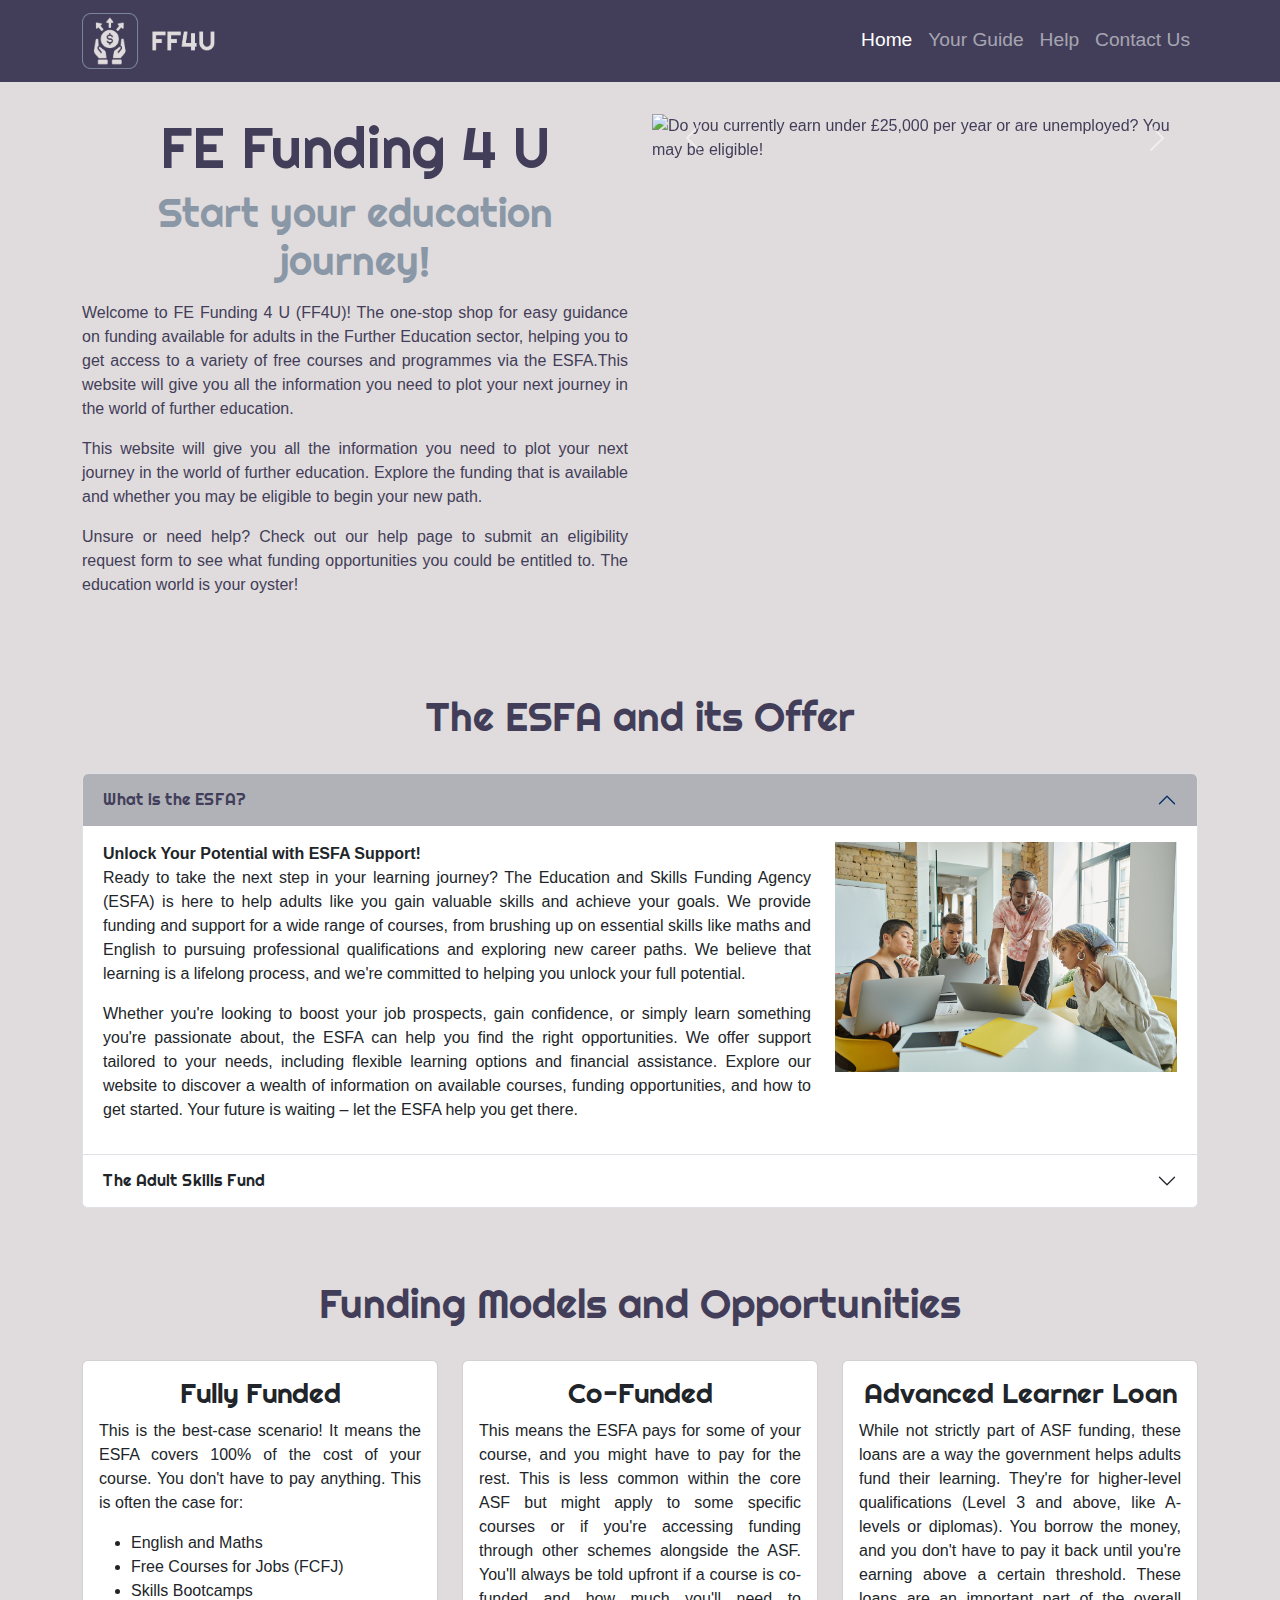
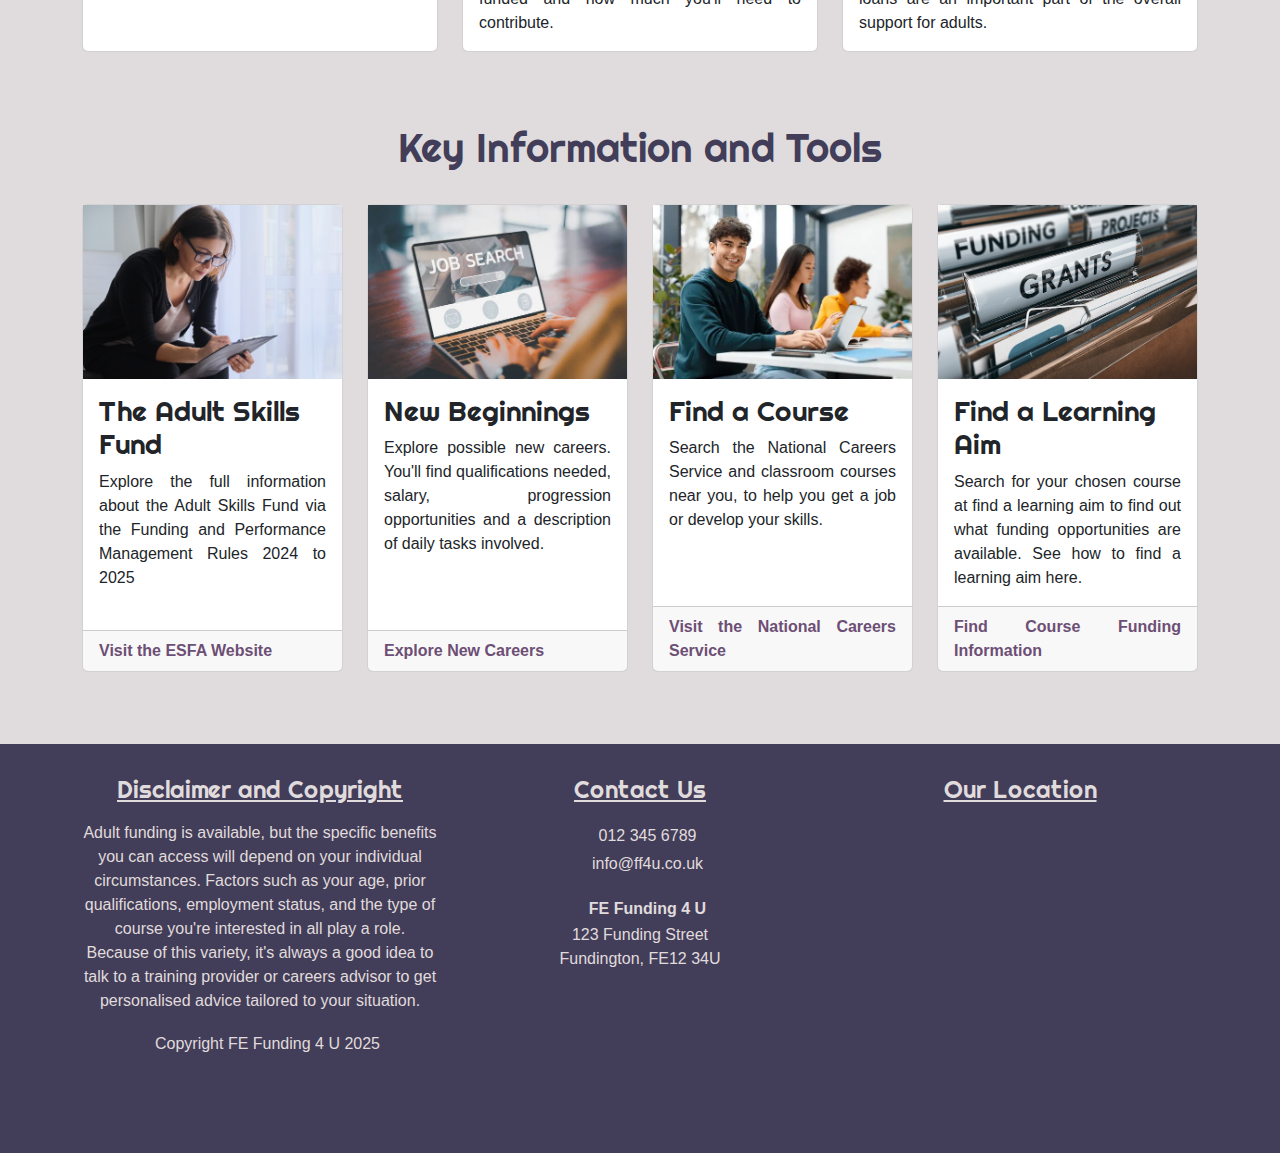
==== index.html @ 1f5d7891 "Added a title attribute to the map in the footer across all 4 pages to improve Lighthouse Accessibil" ====
<!DOCTYPE html>
<html lang="en">
  <head>
    <meta charset="UTF-8" />
    <meta name="viewport" content="width=, initial-scale=1.0" />

    <!-- Meta tags -->
    <meta
      name="description"
      content="FE Funding 4 U. Easy guidance on funding available for adults in the Further Education sector, helping you to get free courses"
    />
    <meta
      name="keywords"
      content="FE Funding, funding, free courses, funding guidance, ESFA funding"
    />

    <!-- Title -->
    <title>HOME | FF4U</title>

    <!-- Favicon -->
    <link
      rel="apple-touch-icon"
      sizes="180x180"
      href="Assets/favicon/apple-touch-icon.png"
    />
    <link
      rel="icon"
      type="image/png"
      sizes="32x32"
      href="Assets/favicon/favicon-32x32.png"
    />
    <link
      rel="icon"
      type="image/png"
      sizes="16x16"
      href="Assets/favicon/favicon-16x16.png"
    />

    <!-- Link to Boostrap 5 CSS -->
    <link
      href="https://cdn.jsdelivr.net/npm/bootstrap@5.3.3/dist/css/bootstrap.min.css"
      rel="stylesheet"
      integrity="sha384-QWTKZyjpPEjISv5WaRU9OFeRpok6YctnYmDr5pNlyT2bRjXh0JMhjY6hW+ALEwIH"
      crossorigin="anonymous"
    />

    <!-- Link to CSS Stylesheet -->
    <link rel="stylesheet" href="Assets/CSS/style.css" />
  </head>

  <!-- Class on body works in tangent with class on footer to ensure this stays at the bottom of the page-->
  <body class="d-flex flex-column min-vh-100">
    <!-- Navigation Bar/Menu -->
    <nav
      id="navbar"
      class="navbar navbar-expand-lg fixed-top"
      data-bs-theme="dark"
    >
      <div class="container">
        <a id="nav-logo" class="navbar-brand" href="index.html">
          <img
            src="Assets/Images/logo.png"
            alt="FE Funding 4 U Logo"
            class="logo"
          />
        </a>
        <button
          class="navbar-toggler"
          type="button"
          data-bs-toggle="collapse"
          data-bs-target="#navbarNav"
          aria-controls="navbarNav"
          aria-expanded="false"
          aria-label="Toggle navigation"
        >
          <span class="navbar-toggler-icon"></span>
        </button>
        <div class="collapse navbar-collapse" id="navbarNav">
          <ul class="navbar-nav ms-auto">
            <li class="nav-item">
              <a class="nav-link active" aria-current="page" href="index.html "
                >Home</a
              >
            </li>
            <li class="nav-item">
              <a class="nav-link" href="guide.html">Your Guide</a>
            </li>
            <li class="nav-item">
              <a class="nav-link" href="help.html">Help</a>
            </li>
            <li class="nav-item">
              <a class="nav-link" href="index.html#more-help">Contact Us</a>
            </li>
          </ul>
        </div>
      </div>
    </nav>

    <!-- Header -->
    <header id="header" class="container section">
      <div class="row">
        <div class="col-12 col-xl-6 text-center text-xl-start">
          <h1 class="display-4 text-center">FE Funding 4 U</h1>
          <p class="lead display-6 sub-heading text-center">
            Start your education journey!
          </p>
          <p class="my-3">
            Welcome to FE Funding 4 U (FF4U)! The one-stop shop for easy
            guidance on funding available for adults in the Further Education
            sector, helping you to get access to a variety of free courses and
            programmes via the ESFA.This website will give you all the
            information you need to plot your next journey in the world of
            further education.
          </p>
          <p class="my-3">
            This website will give you all the information you need to plot your
            next journey in the world of further education. Explore the funding
            that is available and whether you may be eligible to begin your new
            path.
          </p>
          <p class="my-3">
            Unsure or need help? Check out our help page to submit an
            eligibility request form to see what funding opportunities you could
            be entitled to. The education world is your oyster!
          </p>
        </div>
        <div class="col-12 col-xl-6 text-center text-xl-start">
          <div
            id="carouselExampleAutoplaying"
            class="carousel slide"
            data-bs-ride="carousel"
          >
            <div class="carousel-inner">
              <div class="carousel-item active">
                <img
                  src="Assets/Images/index-carousel-1.svg"
                  class="d-block w-100"
                  alt="Do you currently earn under £25,000 per year or are unemployed? You may be eligible!"
                />
              </div>
              <div class="carousel-item">
                <img
                  src="Assets/Images/index-carousel-2.svg"
                  class="d-block w-100"
                  alt="Learn about the new funding rules that accompany the Adult Skills Fund as it replaces the Adult Education Budget for 2024-2025."
                />
              </div>
              <div class="carousel-item">
                <img
                  src="Assets/Images/index-carousel-3.svg"
                  class="d-block w-100"
                  alt="Free Courses for Jobs (FCFJ): helping you improve your wage outcome and job prospects, and gain skills that employers value!"
                />
              </div>
              <div class="carousel-item">
                <img
                  src="Assets/Images/guide-carousel-2.svg"
                  class="d-block w-100"
                  alt="Free English and maths courses are available if you're below Level 2 (GCSE grade 4), even if you've studied them before!"
                />
              </div>
              <div class="carousel-item">
                <img
                  src="Assets/Images/guide-carousel-3.svg"
                  alt="The Adult Skills Fund focuses on skills for meaningful employment or further learning, with courses often designed to meet employer needs."
                />
              </div>
              <div class="carousel-item">
                <img
                  src="Assets/Images/guide-carousel-4.svg"
                  class="d-block w-100"
                  alt="Accessibility: The ASF aims to be accessible to a wide range of learners, including those who are unemployed, have lower qualifications, or face barriers to learning."
                />
              </div>
              <div class="carousel-item">
                <img
                  src="Assets/Images/guide-carousel-5.svg"
                  class="d-block w-100"
                  alt="Progression: ASF supports learners to both enter employment and progress in their careers, potentially funding higher-level courses or specialised training."
                />
              </div>
            </div>
            <button
              class="carousel-control-prev"
              type="button"
              data-bs-target="#carouselExampleAutoplaying"
              data-bs-slide="prev"
            >
              <span
                class="carousel-control-prev-icon"
                aria-hidden="true"
              ></span>
              <span class="visually-hidden">Previous</span>
            </button>
            <button
              class="carousel-control-next"
              type="button"
              data-bs-target="#carouselExampleAutoplaying"
              data-bs-slide="next"
            >
              <span
                class="carousel-control-next-icon"
                aria-hidden="true"
              ></span>
              <span class="visually-hidden">Next</span>
            </button>
          </div>
        </div>
      </div>
    </header>

    <!-- Main body of page to hold sections -->
    <main>
      <!-- Section 1 -->
      <section id="esfa-offer" class="container section">
        <div class="row">
          <div class="col-12 text-center">
            <h2 class="display-6">
              <i class="fa-solid fa-handshake-simple"></i> The ESFA and its
              Offer
            </h2>
          </div>
          <div class="col-12">
            <div class="accordion" id="accordionExample">
              <div class="accordion-item">
                <h2 class="accordion-header">
                  <button
                    class="accordion-button"
                    type="button"
                    data-bs-toggle="collapse"
                    data-bs-target="#collapseOne"
                    aria-expanded="true"
                    aria-controls="collapseOne"
                  >
                    What is the ESFA?
                  </button>
                </h2>
                <div
                  id="collapseOne"
                  class="accordion-collapse collapse show"
                  data-bs-parent="#accordionExample"
                >
                  <div class="accordion-body">
                    <div class="row">
                      <div class="col-12 col-xl-8">
                        <strong
                          >Unlock Your Potential with ESFA Support!</strong
                        >
                        <p>
                          Ready to take the next step in your learning journey?
                          The Education and Skills Funding Agency (ESFA) is here
                          to help adults like you gain valuable skills and
                          achieve your goals. We provide funding and support for
                          a wide range of courses, from brushing up on essential
                          skills like maths and English to pursuing professional
                          qualifications and exploring new career paths. We
                          believe that learning is a lifelong process, and we're
                          committed to helping you unlock your full potential.
                        </p>
                        <p>
                          Whether you're looking to boost your job prospects,
                          gain confidence, or simply learn something you're
                          passionate about, the ESFA can help you find the right
                          opportunities. We offer support tailored to your
                          needs, including flexible learning options and
                          financial assistance. Explore our website to discover
                          a wealth of information on available courses, funding
                          opportunities, and how to get started. Your future is
                          waiting – let the ESFA help you get there.
                        </p>
                      </div>
                      <div class="col-12 col-xl-4 text-center text-xl-start">
                        <img
                          src="Assets/Images/esfa-2.jpg"
                          class="img-fluid accordion-image"
                          alt="A group of people gathered round a table with laptops"
                        />
                      </div>
                    </div>
                  </div>
                </div>
              </div>
              <div class="accordion-item">
                <h2 class="accordion-header">
                  <button
                    class="accordion-button collapsed"
                    type="button"
                    data-bs-toggle="collapse"
                    data-bs-target="#collapseTwo"
                    aria-expanded="false"
                    aria-controls="collapseTwo"
                  >
                    The Adult Skills Fund
                  </button>
                </h2>
                <div
                  id="collapseTwo"
                  class="accordion-collapse collapse"
                  data-bs-parent="#accordionExample"
                >
                  <div class="accordion-body">
                    <div class="row">
                      <div class="col-12 col-xl-4 text-center text-xl-start">
                        <img
                          src="Assets/Images/asf.jpg"
                          class="img-fluid accordion-image"
                          alt="A teacher helping students on their computers"
                        />
                      </div>
                      <div class="col-12 col-xl-8">
                        <strong
                          >Level Up Your Skills with the Adult Skills
                          Fund</strong
                        >
                        <p>
                          Want to boost your skills and open up new
                          opportunities? The ESFA's Adult Skills Fund is here to
                          help. It's designed to support adults like you in
                          gaining the qualifications and knowledge you need to
                          thrive in today's world. Whether you're aiming for a
                          new career, want to improve your existing skills, or
                          simply love learning, the Adult Skills Fund can help
                          make your learning goals a reality. It's all about
                          giving you the tools you need to succeed.
                        </p>
                        <p>
                          The Adult Skills Fund opens doors to diverse learning
                          opportunities, so you can find the perfect fit for
                          your interests and ambitions. Whether you're drawn to
                          practical skills like coding or aiming for academic
                          qualifications, there are options to help you reach
                          your potential. Plus, the fund supports learning at
                          various levels, so whether you're just starting out or
                          building on existing knowledge, there's likely a
                          pathway for you. Explore the resources below to
                          discover how the fund can help you unlock a brighter
                          future.
                        </p>
                      </div>
                    </div>
                  </div>
                </div>
              </div>
            </div>
          </div>
        </div>
      </section>

      <!-- Section 2 -->
      <section id="funding-models" class="container section">
        <div class="row">
          <div class="col-12 text-center">
            <h2 class="display-6">
              <i class="fa-solid fa-dice"></i> Funding Models and Opportunities
            </h2>
          </div>
          <div class="col-12 col-md-6 col-xl-4 d-flex align-items-stretch">
            <div class="card">
              <div class="card-body">
                <h3 class="card-title text-center">Fully Funded</h3>
                <p class="card-text">
                  This is the best-case scenario! It means the ESFA covers 100%
                  of the cost of your course. You don't have to pay anything.
                  This is often the case for:
                </p>
                <ul class="ms-auto m-0 bullets">
                  <li>English and Maths</li>
                  <li>Free Courses for Jobs (FCFJ)</li>
                  <li>Skills Bootcamps</li>
                </ul>
              </div>
            </div>
          </div>
          <div class="col-12 col-md-6 col-xl-4 d-flex align-items-stretch">
            <div class="card">
              <div class="card-body">
                <h3 class="card-title text-center">Co-Funded</h3>
                <p class="card-text">
                  This means the ESFA pays for some of your course, and you
                  might have to pay for the rest. This is less common within the
                  core ASF but might apply to some specific courses or if you're
                  accessing funding through other schemes alongside the ASF.
                  You'll always be told upfront if a course is co-funded and how
                  much you'll need to contribute.
                </p>
              </div>
            </div>
          </div>
          <div class="col-12 col-md-6 col-xl-4 d-flex align-items-stretch">
            <div class="card">
              <div class="card-body">
                <h3 class="card-title text-center">Advanced Learner Loan</h3>
                <p class="card-text">
                  While not strictly part of ASF funding, these loans are a way
                  the government helps adults fund their learning. They're for
                  higher-level qualifications (Level 3 and above, like A-levels
                  or diplomas). You borrow the money, and you don't have to pay
                  it back until you're earning above a certain threshold. These
                  loans are an important part of the overall support for adults.
                </p>
              </div>
            </div>
          </div>
        </div>
      </section>

      <!-- Section 3 -->
      <section id="key-information" class="container section">
        <div class="row">
          <div class="col-12 text-center">
            <h2 class="display-6">
              <i class="fa-solid fa-screwdriver-wrench"></i> Key Information and
              Tools
            </h2>
          </div>
          <div class="col-12 col-md-6 col-xl-3 d-flex align-items-stretch">
            <div class="card">
              <img
                src="Assets/Images/esfa.jpg"
                class="img-fluid"
                alt="A building branded with the ESFA logo"
              />
              <div class="card-body">
                <h3 class="card-title">The Adult Skills Fund</h3>
                <p class="card-text">
                  Explore the full information about the Adult Skills Fund via
                  the Funding and Performance Management Rules 2024 to 2025
                </p>
              </div>
              <div class="card-footer">
                <p class="mb-0">
                  <a
                    class="inline-link"
                    target="blank"
                    href="https://www.gov.uk/government/publications/adult-skills-fund-funding-rules-for-2024-to-2025/adult-skills-fund-funding-rules-2024-to-2025"
                    >Visit the ESFA Website</a
                  >
                </p>
              </div>
            </div>
          </div>
          <div class="col-12 col-md-6 col-xl-3 d-flex align-items-stretch">
            <div class="card">
              <img
                src="Assets/Images/career-search.jpg"
                class="img-fluid"
                alt="A laptop with a job search on the screen"
              />
              <div class="card-body">
                <h3 class="card-title">New Beginnings</h3>
                <p class="card-text">
                  Explore possible new careers. You'll find qualifications
                  needed, salary, progression opportunities and a description of
                  daily tasks involved.
                </p>
              </div>
              <div class="card-footer">
                <p class="mb-0">
                  <a
                    class="inline-link"
                    target="blank"
                    href="https://nationalcareers.service.gov.uk/explore-careers"
                    >Explore New Careers</a
                  >
                </p>
              </div>
            </div>
          </div>
          <div class="col-12 col-md-6 col-xl-3 d-flex align-items-stretch">
            <div class="card">
              <img
                src="Assets/Images/ncs.webp"
                class="img-fluid"
                alt="A woman from the NCS wearing a headset and holding a pen"
              />
              <div class="card-body">
                <h3 class="card-title">Find a Course</h3>
                <p class="card-text">
                  Search the National Careers Service and classroom courses near
                  you, to help you get a job or develop your skills.
                </p>
              </div>
              <div class="card-footer">
                <p class="mb-0">
                  <a
                    class="inline-link"
                    target="blank"
                    href="https://nationalcareers.service.gov.uk/find-a-course"
                    >Visit the National Careers Service</a
                  >
                </p>
              </div>
            </div>
          </div>
          <div class="col-12 col-md-6 col-xl-3 d-flex align-items-stretch">
            <div class="card">
              <img
                src="Assets/Images/funding-grants.jpg"
                class="img-fluid"
                alt="Multiple hanging files titled funding, projects and grants"
              />
              <div class="card-body">
                <h3 class="card-title">Find a Learning Aim</h3>
                <p class="card-text">
                  Search for your chosen course at find a learning aim to find
                  out what funding opportunities are available. See how to find
                  a learning aim here.
                </p>
              </div>
              <div class="card-footer">
                <p class="mb-0">
                  <a
                    class="inline-link"
                    target="blank"
                    href="https://submit-learner-data.service.gov.uk/find-a-learning-aim/"
                    >Find Course Funding Information</a
                  >
                </p>
              </div>
            </div>
          </div>
        </div>
      </section>
    </main>

    <!-- Footer -->
    <!-- Class added to ensure this remains at the bottom of the page -->
    <footer id="more-help" class="mt-auto">
      <div class="container section">
        <div class="row">
          <div class="col-12 col-md-6 col-xl-4 footer-column">
            <h4><u>Disclaimer and Copyright</u></h4>
            <p>
              Adult funding is available, but the specific benefits you can
              access will depend on your individual circumstances. Factors such
              as your age, prior qualifications, employment status, and the type
              of course you're interested in all play a role. Because of this
              variety, it's always a good idea to talk to a training provider or
              careers advisor to get personalised advice tailored to your
              situation.
            </p>
            <p>
              <i class="fa-regular fa-copyright"></i>
              Copyright FE Funding 4 U 2025
            </p>
          </div>
          <div class="col-12 col-md-4 col-xl-4 footer-column">
            <h4><u>Contact Us</u></h4>
            <p>
              <i class="fa-solid fa-phone"></i> 012 345 6789<br />
              <i class="fa-regular fa-paper-plane"></i> info@ff4u.co.uk
            </p>
            <address>
              <i class="fa-solid fa-location-dot"></i
              ><strong>FE Funding 4 U</strong><br />
              123 Funding Street<br />
              Fundington, FE12 34U
            </address>
            <div class="sm-links mt-4">
              <a
                href="https://www.instagram.com"
                target="_blank"
                aria-label="Visit our Instagram page (opens in a new tab)"
                rel="noopener"
                ><i class="fa-brands fa-instagram"></i
              ></a>
              <a
                href="https://www.facebook.com"
                target="_blank"
                aria-label="Visit our Facebook page (opens in a new tab)"
                rel="noopener"
                ><i class="fa-brands fa-square-facebook"></i
              ></a>
              <a
                href="https://www.x.com"
                target="_blank"
                aria-label="Visit our X feed (opens in a new tab)"
                rel="noopener"
                ><i class="fa-brands fa-x-twitter"></i
              ></a>
            </div>
          </div>
          <div class="col-12 col-md-6 col-xl-4 footer-column">
            <h4><u>Our Location</u></h4>
            <div class="map-container">
              <iframe
                src="https://www.google.com/maps/embed?pb=!1m18!1m12!1m3!1d33416.4754446333!2d-0.11787387691899749!3d51.50047533627794!2m3!1f0!2f0!3f0!3m2!1i1024!2i768!4f13.1!3m3!1m2!1s0x47d8a00baf21de75%3A0x52963a5addd52a99!2sLondon!5e0!3m2!1sen!2suk!4v1739474828487!5m2!1sen!2suk"
                style="border: 0"
                title="Location of FE Funding 4 U"
                allowfullscreen=""
                loading="lazy"
                referrerpolicy="no-referrer-when-downgrade"
              ></iframe>
            </div>
          </div>
        </div>
      </div>
    </footer>

    <!-- Bootstrap JavaScript -->
    <script
      src="https://cdn.jsdelivr.net/npm/bootstrap@5.3.3/dist/js/bootstrap.bundle.min.js"
      integrity="sha384-YvpcrYf0tY3lHB60NNkmXc5s9fDVZLESaAA55NDzOxhy9GkcIdslK1eN7N6jIeHz"
      crossorigin="anonymous"
    ></script>

    <!-- Font Awesome kit -->
    <script
      src="https://kit.fontawesome.com/aa9af45995.js"
      crossorigin="anonymous"
    ></script>
  </body>
</html>
---- Assets/CSS/style.css ----
/* Fonts Import from Google Fonts */
@import url("https://fonts.googleapis.com/css2?family=Righteous&family=Rubik:ital,wght@0,300..900;1,300..900&display=swap");

/* CSS Variables */
:root {
  --primary-font: "Rubrik", sans-serif;
  --secondary-font: "Righteous", sans-serif;
  --primary-color: #423e59; /* Gunpowder */
  --secondary-color: #8997a6; /* Regent Gray */
  --highlight-dark: #6d4e75; /* Saltbox */
  --highlight-darker: #cfaf7f; /* Tan */
  --highlight-light: #b099b1; /* Amethyst Smoke */
  --highlight-lighter: #e0dbdc; /* Bonjour */
  --accordian-item: #b0b2b8; /* Bombay */
}

/* Button Styles */

.ff4u-button {
  color: var(--primary-color);
  font-family: var(--primary-font);
  font-weight: bold;
  background-color: var(--secondary-color);
  border-width: 4px;
  margin-top: 2rem;
  transition: color 0.3s ease-in-out;
}

.ff4u-button:hover {
  background-color: var(--highlight-dark);
  color: var(--highlight-lighter);
}

/* Navigation Menu */
#navbar {
  background-color: var(--primary-color);

}

#navbar .logo {
  width: 150px;
}

#navbar a {
  font-size: 1.2rem;
}

/* Header */
#header .lead {
  font-family: var(--secondary-font);
}

/* ESFA Offer */
#esfa-offer .lead {
  font-family: var(--secondary-font);
}

/* Funding Models */
#funding-models .card {
  margin-bottom: 1.5rem;
}

/* Key Information */
#key-information .card {
  margin-bottom: 1.5rem;
}

/* ESFA Funded Adult Skills */
#funded-asf .card {
  margin-bottom: 3rem;
}

#funded-asf .card-body div {
  margin-left: 10%;
  margin-right: 10%;
}

/* Residency and Eligibility */
#eligibility .card {
  margin-bottom: 1.5rem;
}

#assessment-form {
  font-weight: bold;
}

/* Form-Success Page */
#form-success p {
  color: var(--primary-color);
  margin-top: 2rem;
  text-align: center;
}

/* Basic and Universal Styles */
body {
  color: var(--primary-color);
  font-family: var(--primary-font);
  background-color: var(--highlight-lighter);
  padding-top: 81.77px;
}

h1,
h2,
h3 {
  font-family: var(--secondary-font);
  color: var(--primary-color);
}

h4 {
  font-family: var(--secondary-font);
  color: var(--primary-color);
}

h2,
h6 {
  margin-bottom: 2rem;
}

p {
  text-align: justify;
}

.bullets {
  text-align: left;
}

.sub-heading {
  font-family: var(--primary-font);
  color: var(--secondary-color);
}

.section {
  margin-top: 2rem;
  margin-bottom: 3rem;
}

/* Styles for links and to make them reactive */

.inline-link {
  font-family: var(--primary-font);
  font-weight: bolder;
  color: var(--highlight-dark);
  text-decoration: none;
  transition: color 0.3s ease-in-out;
}

.inline-link:hover {
  color: var(--highlight-light);
}

/* Bootstrap Accordian Styles */
/* Overriden the syles from Boostrap to match color palette */
.accordion-button:not(.collapsed) {
  background-color: var(--accordian-item);
  color: var(--primary-color);
  box-shadow: none;
}

.accordion-button:focus {
  /* Style when the accordion is focused */
  border-color: #ced4da;
  box-shadow: none;
  color: #212529;
}

.accordion-body {
  text-align: justify;
}

.accordion-image {
  margin-bottom: 1rem;
}

.accordion {
  margin-bottom: 1.5rem;
  margin-bottom: 1.5rem;
}

.carousel {
  margin-bottom: 2rem;
}

/* Footer */

#more-help {
  font-family: var(--primary-font);
  background-color: var(--primary-color);
}

#more-help h4 {
  margin-bottom: 1rem;
}

.sm-links {
  text-align: center;
}

#more-help i {
  color: var(--secondary-color);
  font-size: 1.2rem;
  margin-right: 15px;
}

#more-help .sm-links i {
  color: var(--highlight-lighter);
  font-size: 1.9rem;
  transition: color 0.3s ease-in-out;
}

#more-help .sm-links i:hover {
  color: var(--highlight-dark);
}

#more-help .footer-column {
  margin-bottom: 2rem;
}

#more-help h4,
#more-help p,
#more-help address {
  color: var(--highlight-lighter);
  text-align: center;
}

.map-container {
  position: relative;
  padding-bottom: 50%; /* 16:9 aspect ratio - adjust if needed */
  height: 0;
  overflow: hidden;
  display: flex; /* Enable Flexbox on the container */
  justify-content: center; /* Center horizontally */
  align-items: center; /* Center vertically */
}

.map-container iframe {
  position: absolute;
  top: 0;
  left: 0;
  width: 100%;
  height: 100%;
}

/* Video Containers */

.video-wrapper {
  position: relative;
  padding-bottom: 30%;
  height: 0;
  overflow: hidden;
}

.video-wrapper iframe.video-container {
  position: absolute;
  top: 0;
  left: 0;
  width: 100%;
  height: 100%;
  object-fit: cover;
}

/* Media Queries */

/* Medium devices (tables, 768px+) */
@media screen and (min-width: 320px) {
  /* Styles to assist with making all cards the same height */
  .video-wrapper {
    padding-bottom: 60%;
    height: auto;
  }
}

/* Medium devices (tables, 768px+) */
@media screen and (min-width: 768px) {
  /* Styles to assist with making all cards the same height */
  #key-information .card-body {
    min-height: 180px;
  }
  #funding-models .card-body {
    min-height: 180px;
  }
  .video-wrapper {
    padding-bottom: 60%;
    height: auto;
  }
}

/* Large devices (small laptops, 992px+) */
@media screen and (min-width: 992px) {
  /* Styles to assist with making all cards the same height */
  #key-information .card-body {
    min-height: auto;
  }
  #funding-models .card-body {
    min-height: auto;
  }
  .video-wrapper {
    padding-bottom: 60%;
    height: auto;
  }
}

/* Xl devices (large desktops, 1200px+) */
@media screen and (min-width: 1200px) {
  /* Styles to assist with making all cards the same height */
  #key-information .card-body {
    min-height: 220px;
  }
  #funding-models .card-body {
    min-height: 220px;
  }
  .video-wrapper {
    padding-bottom: 30%;
    height: auto;
  }
}

/* XXl devices (larger desktops, 1400px+) */
@media screen and (min-width: 1400px) {
  /* Styles to assist with making all cards the same height */
  #key-information .card-body {
    min-height: 195px;
  }
  #funding-models .card-body {
    min-height: 195px;
  }
  .video-wrapper {
    padding-bottom: 30%;
    height: auto;
  }
}
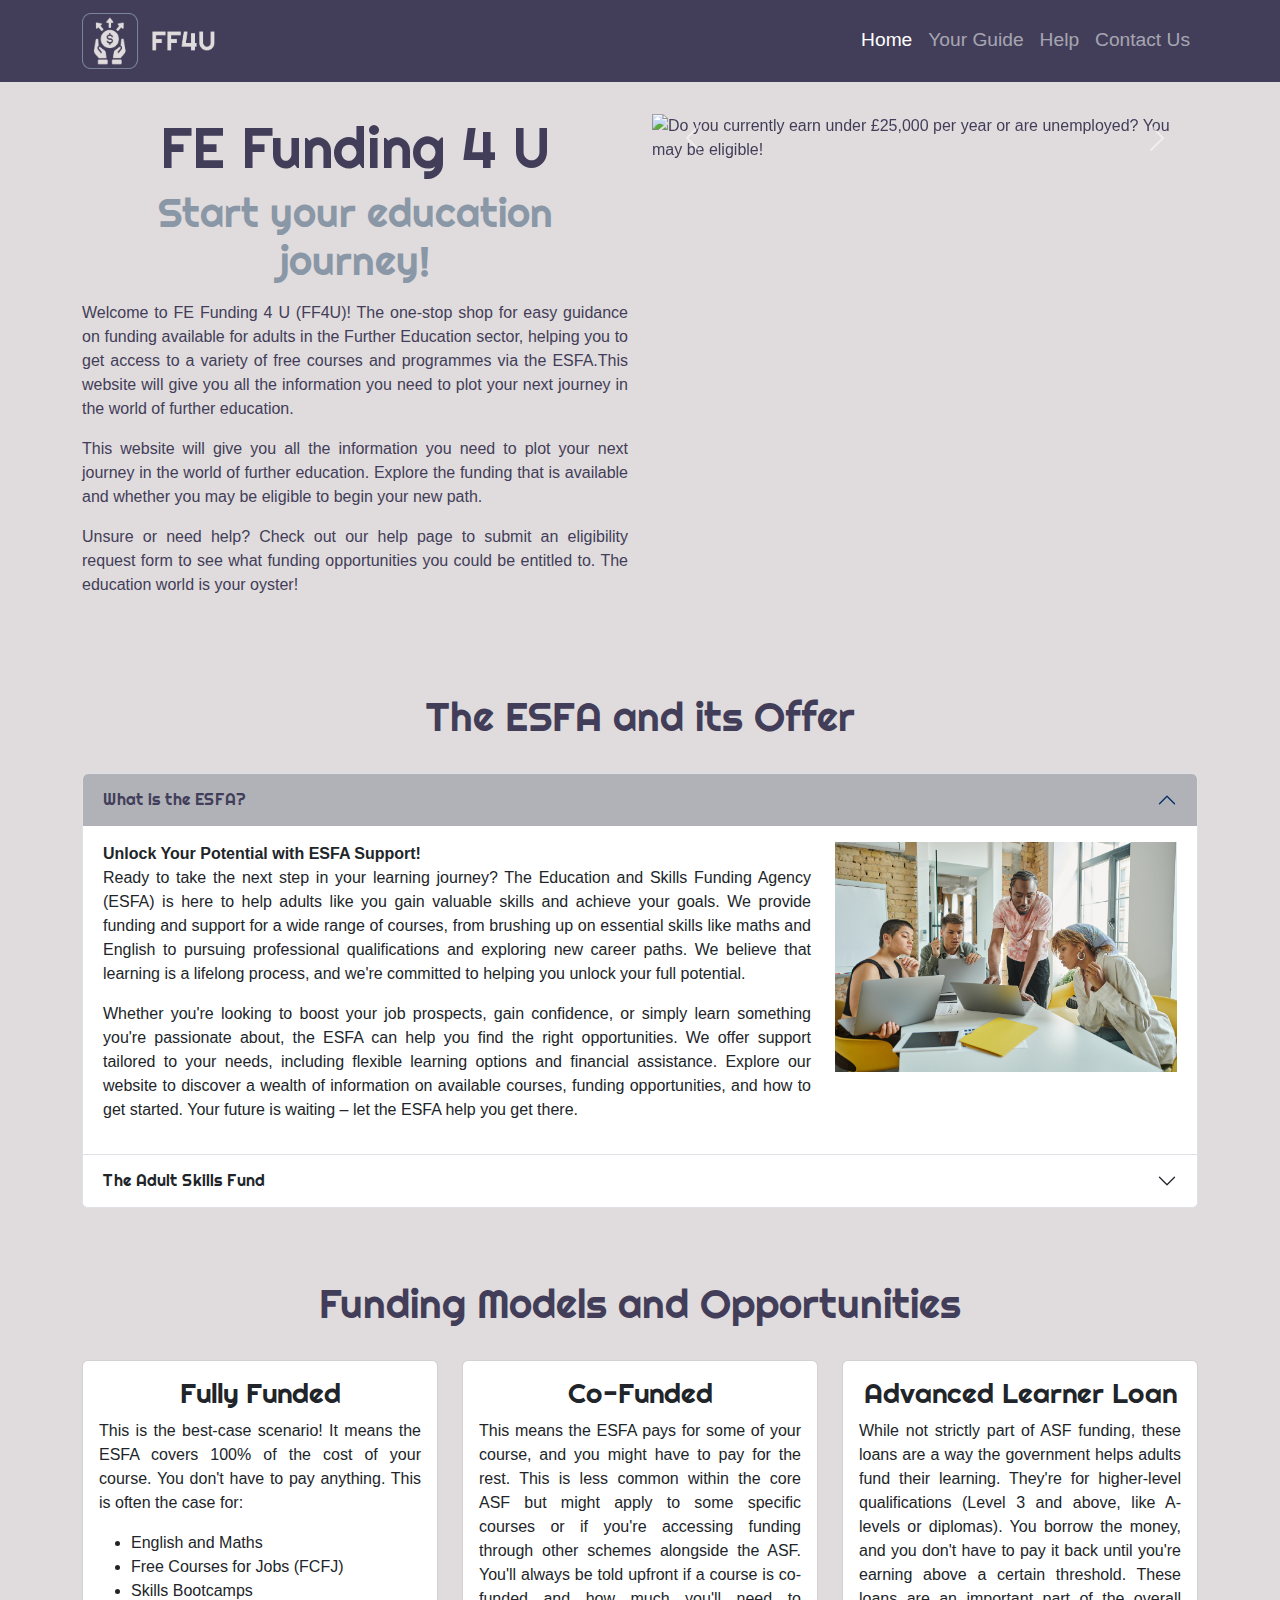
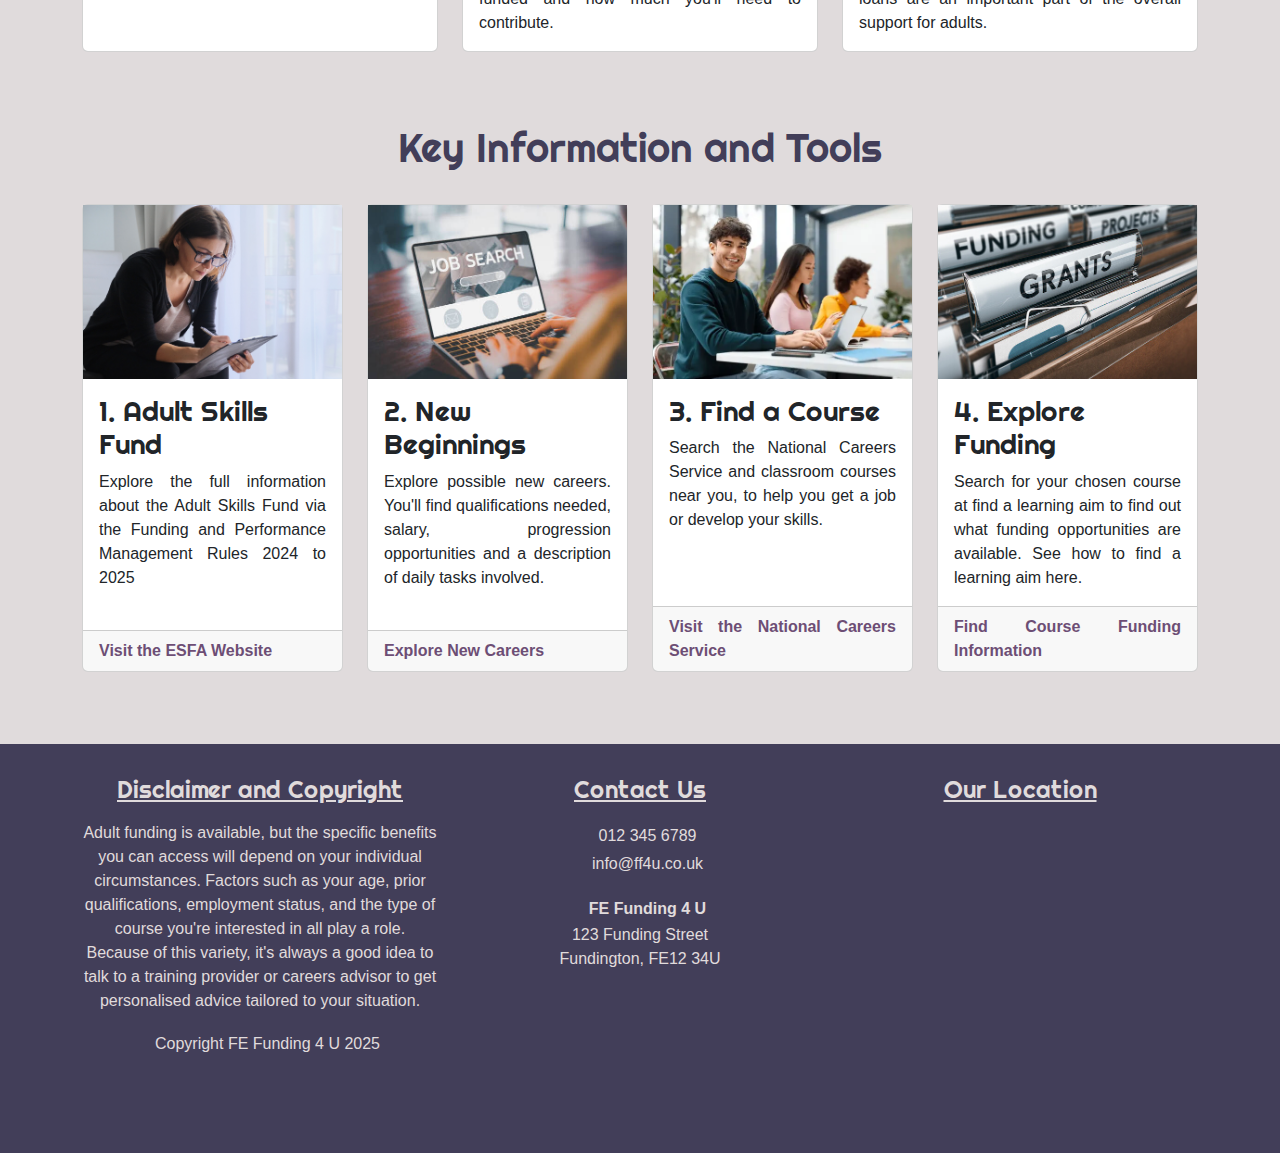
==== commit 050ac4eb: "Added numbers to the key information and tools to show a step by step of how to find funding." ====
--- a/index.html
+++ b/index.html
@@ -2,7 +2,7 @@
 <html lang="en">
   <head>
     <meta charset="UTF-8" />
-    <meta name="viewport" content="width=, initial-scale=1.0" />
+    <meta name="viewport" content="width=., initial-scale=1.0" />
 
     <!-- Meta tags -->
     <meta
@@ -421,7 +421,7 @@
                 alt="A building branded with the ESFA logo"
               />
               <div class="card-body">
-                <h3 class="card-title">The Adult Skills Fund</h3>
+                <h3 class="card-title">1. Adult Skills Fund</h3>
                 <p class="card-text">
                   Explore the full information about the Adult Skills Fund via
                   the Funding and Performance Management Rules 2024 to 2025
@@ -447,7 +447,7 @@
                 alt="A laptop with a job search on the screen"
               />
               <div class="card-body">
-                <h3 class="card-title">New Beginnings</h3>
+                <h3 class="card-title">2. New Beginnings</h3>
                 <p class="card-text">
                   Explore possible new careers. You'll find qualifications
                   needed, salary, progression opportunities and a description of
@@ -474,7 +474,7 @@
                 alt="A woman from the NCS wearing a headset and holding a pen"
               />
               <div class="card-body">
-                <h3 class="card-title">Find a Course</h3>
+                <h3 class="card-title">3. Find a Course</h3>
                 <p class="card-text">
                   Search the National Careers Service and classroom courses near
                   you, to help you get a job or develop your skills.
@@ -500,7 +500,7 @@
                 alt="Multiple hanging files titled funding, projects and grants"
               />
               <div class="card-body">
-                <h3 class="card-title">Find a Learning Aim</h3>
+                <h3 class="card-title">4. Explore Funding</h3>
                 <p class="card-text">
                   Search for your chosen course at find a learning aim to find
                   out what funding opportunities are available. See how to find
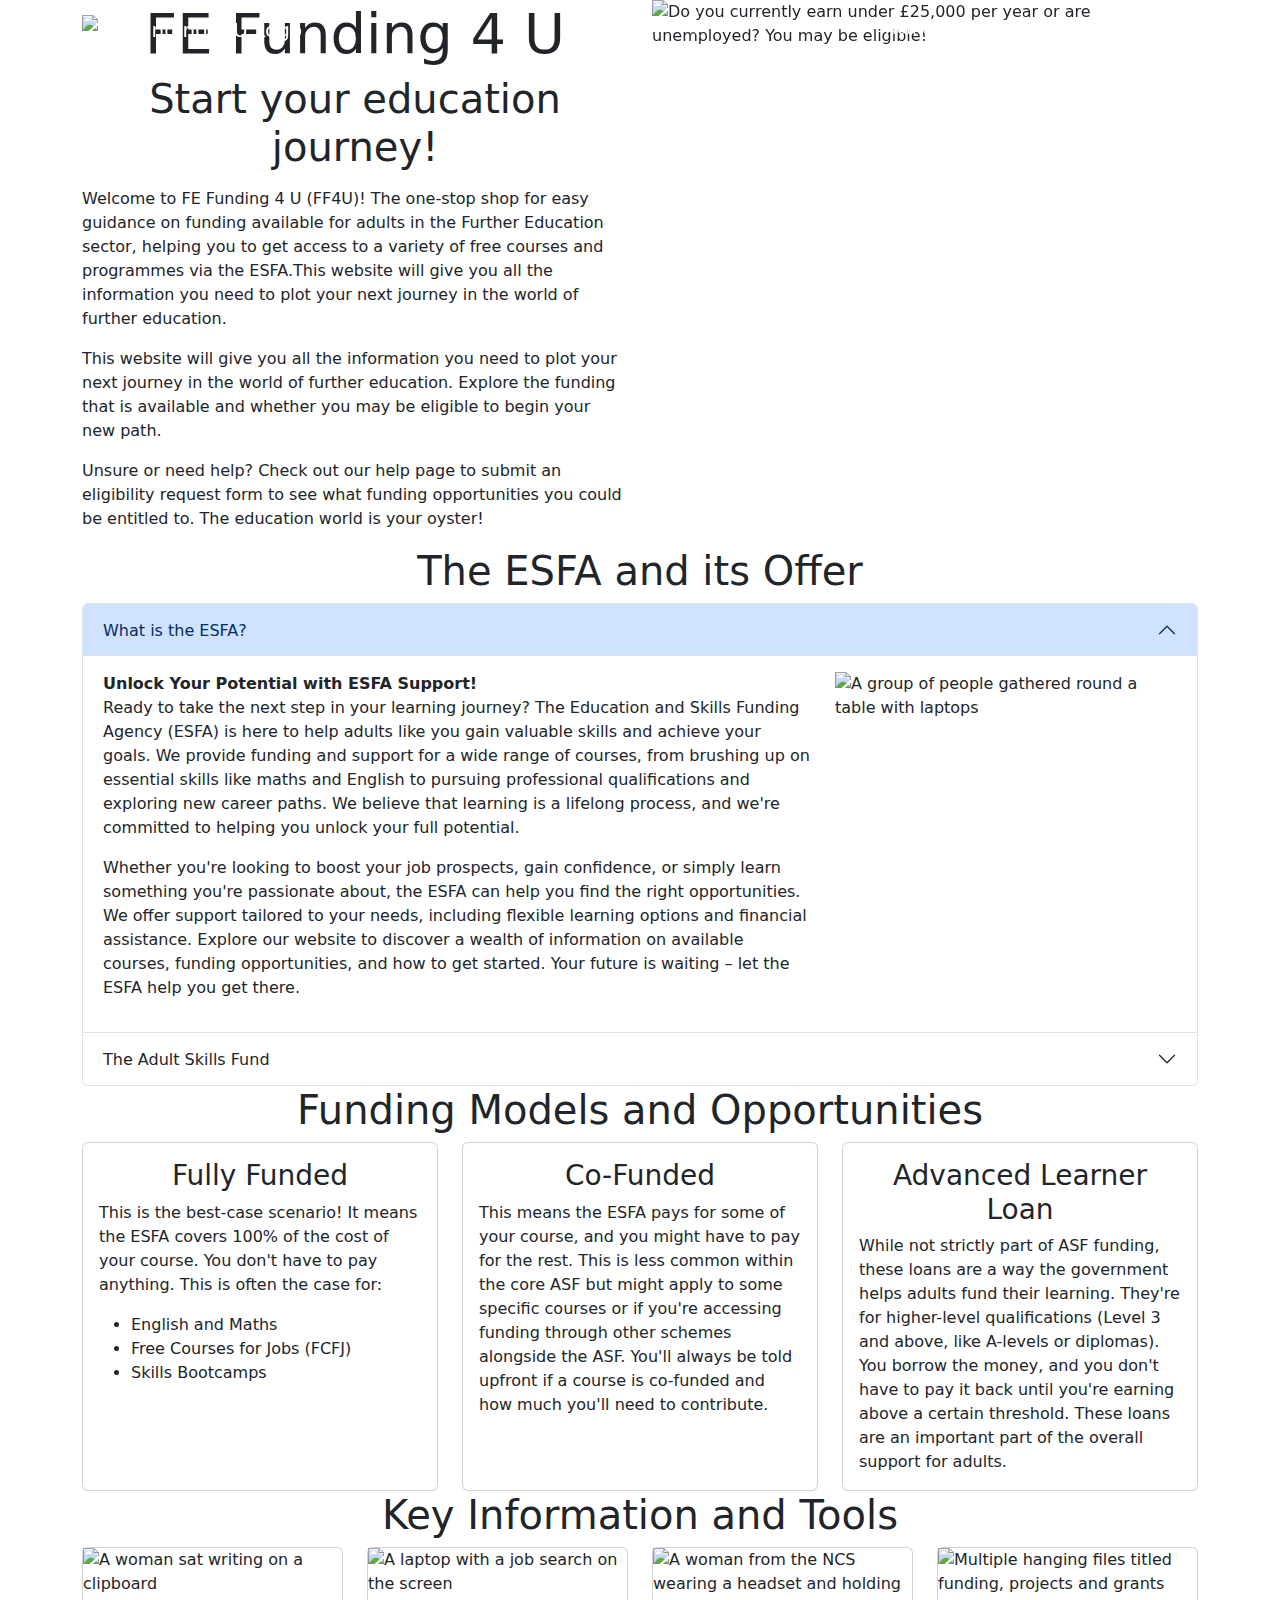
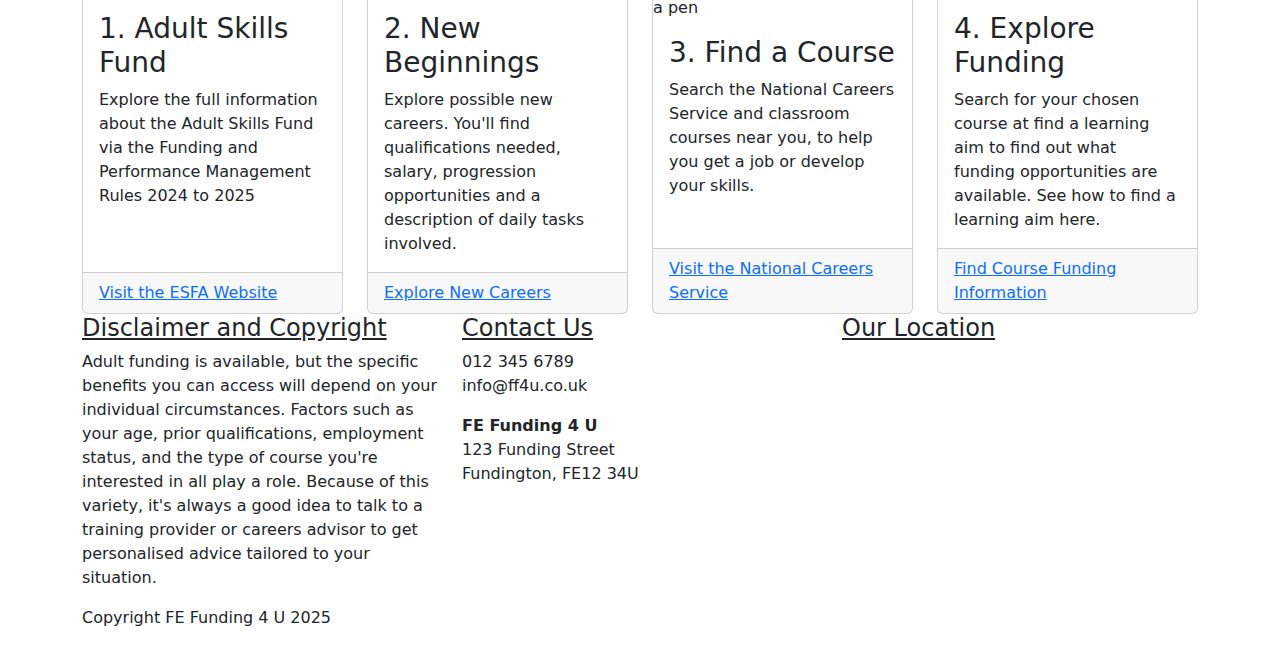
==== commit 7b9794c1: "Updatd links in index.html" ====
--- a/index.html
+++ b/index.html
@@ -21,19 +21,19 @@
     <link
       rel="apple-touch-icon"
       sizes="180x180"
-      href="Assets/favicon/apple-touch-icon.png"
+      href="assets/favicon/apple-touch-icon.png"
     />
     <link
       rel="icon"
       type="image/png"
       sizes="32x32"
-      href="Assets/favicon/favicon-32x32.png"
+      href="assets/favicon/favicon-32x32.png"
     />
     <link
       rel="icon"
       type="image/png"
       sizes="16x16"
-      href="Assets/favicon/favicon-16x16.png"
+      href="assets/favicon/favicon-16x16.png"
     />
 
     <!-- Link to Boostrap 5 CSS -->
@@ -45,25 +45,27 @@
     />
 
     <!-- Link to CSS Stylesheet -->
-    <link rel="stylesheet" href="Assets/CSS/style.css" />
+    <link rel="stylesheet" href="assets/CSS/style.css" />
   </head>
 
   <!-- Class on body works in tangent with class on footer to ensure this stays at the bottom of the page-->
   <body class="d-flex flex-column min-vh-100">
-    <!-- Navigation Bar/Menu -->
+    <!-- Navigation Bar/Menu sourced from Bootstrap 5 -->
     <nav
       id="navbar"
       class="navbar navbar-expand-lg fixed-top"
       data-bs-theme="dark"
     >
       <div class="container">
+        <!-- Added a logo with a link that takes the user back to the home page when clicked -->
         <a id="nav-logo" class="navbar-brand" href="index.html">
           <img
-            src="Assets/Images/logo.png"
+            src="assets/images/logo.png"
             alt="FE Funding 4 U Logo"
             class="logo"
           />
         </a>
+        <!-- A button that displays on smaller devices to toggles the nav menu items when clicked -->
         <button
           class="navbar-toggler"
           type="button"
@@ -73,11 +75,14 @@
           aria-expanded="false"
           aria-label="Toggle navigation"
         >
+          <!-- Icon for the nav menu toggle button -->
           <span class="navbar-toggler-icon"></span>
         </button>
+        <!-- Nav bar links, enclosed in the div with navbar-collapse attribute so this appears and disappears when the button is clicked -->
         <div class="collapse navbar-collapse" id="navbarNav">
           <ul class="navbar-nav ms-auto">
             <li class="nav-item">
+              <!-- Added active class and aria-current attribute to highlight this link on the navbar to show this is the poge the user is on.-->
               <a class="nav-link active" aria-current="page" href="index.html "
                 >Home</a
               >
@@ -89,6 +94,7 @@
               <a class="nav-link" href="help.html">Help</a>
             </li>
             <li class="nav-item">
+              <!-- Link so the page scrolls down to the footer on its relevant page. This will be different for each page.-->
               <a class="nav-link" href="index.html#more-help">Contact Us</a>
             </li>
           </ul>
@@ -96,14 +102,17 @@
       </div>
     </nav>
 
-    <!-- Header -->
+    <!-- Header to provide introductory information and key headlines to users on their visit -->
     <header id="header" class="container section">
       <div class="row">
+        <!-- Classes to span only half of the width of the container -->
         <div class="col-12 col-xl-6 text-center text-xl-start">
+          <!-- Used class display-4 and display-6 to make the elements element more prominent -->
           <h1 class="display-4 text-center">FE Funding 4 U</h1>
           <p class="lead display-6 sub-heading text-center">
             Start your education journey!
           </p>
+          <!-- my-3 class used to apply a margin with balanced spacing for layout purposes-->
           <p class="my-3">
             Welcome to FE Funding 4 U (FF4U)! The one-stop shop for easy
             guidance on funding available for adults in the Further Education
@@ -124,80 +133,87 @@
             be entitled to. The education world is your oyster!
           </p>
         </div>
+        <!-- Classes to span only half of the width of the container -->
         <div class="col-12 col-xl-6 text-center text-xl-start">
+          <!-- Autoplaying carousel with slides with the functionality to allow the user to flip between the slides -->
           <div
             id="carouselExampleAutoplaying"
             class="carousel slide"
             data-bs-ride="carousel"
           >
             <div class="carousel-inner">
+              <!-- tagged with active class to make this the first item on the carousel -->
               <div class="carousel-item active">
                 <img
-                  src="Assets/Images/index-carousel-1.svg"
+                  src="assets/images/index-carousel-1.svg"
                   class="d-block w-100"
                   alt="Do you currently earn under £25,000 per year or are unemployed? You may be eligible!"
                 />
               </div>
               <div class="carousel-item">
                 <img
-                  src="Assets/Images/index-carousel-2.svg"
+                  src="assets/images/index-carousel-2.svg"
                   class="d-block w-100"
                   alt="Learn about the new funding rules that accompany the Adult Skills Fund as it replaces the Adult Education Budget for 2024-2025."
                 />
               </div>
               <div class="carousel-item">
                 <img
-                  src="Assets/Images/index-carousel-3.svg"
+                  src="assets/images/index-carousel-3.svg"
                   class="d-block w-100"
                   alt="Free Courses for Jobs (FCFJ): helping you improve your wage outcome and job prospects, and gain skills that employers value!"
                 />
               </div>
               <div class="carousel-item">
                 <img
-                  src="Assets/Images/guide-carousel-2.svg"
+                  src="assets/images/guide-carousel-2.svg"
                   class="d-block w-100"
                   alt="Free English and maths courses are available if you're below Level 2 (GCSE grade 4), even if you've studied them before!"
                 />
               </div>
               <div class="carousel-item">
                 <img
-                  src="Assets/Images/guide-carousel-3.svg"
+                  src="assets/images/guide-carousel-3.svg"
                   alt="The Adult Skills Fund focuses on skills for meaningful employment or further learning, with courses often designed to meet employer needs."
                 />
               </div>
               <div class="carousel-item">
                 <img
-                  src="Assets/Images/guide-carousel-4.svg"
+                  src="assets/images/guide-carousel-4.svg"
                   class="d-block w-100"
                   alt="Accessibility: The ASF aims to be accessible to a wide range of learners, including those who are unemployed, have lower qualifications, or face barriers to learning."
                 />
               </div>
               <div class="carousel-item">
                 <img
-                  src="Assets/Images/guide-carousel-5.svg"
+                  src="assets/images/guide-carousel-5.svg"
                   class="d-block w-100"
                   alt="Progression: ASF supports learners to both enter employment and progress in their careers, potentially funding higher-level courses or specialised training."
                 />
               </div>
             </div>
+            <!-- Carousel Previous Slide Button -->
             <button
               class="carousel-control-prev"
               type="button"
               data-bs-target="#carouselExampleAutoplaying"
               data-bs-slide="prev"
             >
+              <!-- Icon for carousel Previous Slide Button -->
               <span
                 class="carousel-control-prev-icon"
                 aria-hidden="true"
               ></span>
               <span class="visually-hidden">Previous</span>
             </button>
+            <!-- Carousel Next Slide Button -->
             <button
               class="carousel-control-next"
               type="button"
               data-bs-target="#carouselExampleAutoplaying"
               data-bs-slide="next"
             >
+              <!-- Icon for carousel Next Slide Button -->
               <span
                 class="carousel-control-next-icon"
                 aria-hidden="true"
@@ -211,19 +227,24 @@
 
     <!-- Main body of page to hold sections -->
     <main>
-      <!-- Section 1 -->
+      <!-- Section 1 - introduces the ESFA and what it offers. Provides top level information about the adult skills fund-->
       <section id="esfa-offer" class="container section">
         <div class="row">
           <div class="col-12 text-center">
             <h2 class="display-6">
+              <!-- Icon showing a hand shake to visually show an "Offer" -->
               <i class="fa-solid fa-handshake-simple"></i> The ESFA and its
               Offer
             </h2>
           </div>
           <div class="col-12">
+            <!-- Accordion added to allow drop downs of big chunks of information sourced from Boostrap 5 -->
             <div class="accordion" id="accordionExample">
+              <!-- Accordion Item for Introducing the ESFA -->
               <div class="accordion-item">
+                <!-- Accordion item header to display title and collapse button-->
                 <h2 class="accordion-header">
+                  <!-- Includes aria-expanded="true" to load expanded, without this it would load collapsed -->
                   <button
                     class="accordion-button"
                     type="button"
@@ -241,6 +262,7 @@
                   data-bs-parent="#accordionExample"
                 >
                   <div class="accordion-body">
+                    <!-- div inside the accordion body so image can be shown alongside the image -->
                     <div class="row">
                       <div class="col-12 col-xl-8">
                         <strong
@@ -271,7 +293,7 @@
                       </div>
                       <div class="col-12 col-xl-4 text-center text-xl-start">
                         <img
-                          src="Assets/Images/esfa-2.jpg"
+                          src="assets/images/esfa-2.jpg"
                           class="img-fluid accordion-image"
                           alt="A group of people gathered round a table with laptops"
                         />
@@ -280,7 +302,9 @@
                   </div>
                 </div>
               </div>
+              <!-- Accordion Item for the adult skills fund overview -->
               <div class="accordion-item">
+                <!-- Accordion item header to display title and collapse button-->
                 <h2 class="accordion-header">
                   <button
                     class="accordion-button collapsed"
@@ -299,10 +323,11 @@
                   data-bs-parent="#accordionExample"
                 >
                   <div class="accordion-body">
+                    <!-- div inside the accordion body so image can be shown alongside the image -->
                     <div class="row">
                       <div class="col-12 col-xl-4 text-center text-xl-start">
                         <img
-                          src="Assets/Images/asf.jpg"
+                          src="assets/images/asf.jpg"
                           class="img-fluid accordion-image"
                           alt="A teacher helping students on their computers"
                         />
@@ -346,15 +371,17 @@
         </div>
       </section>
 
-      <!-- Section 2 -->
+      <!-- Section 2 - Smaller section to allow key chunks of information about the funding models. This will pair nicely with the following section.-->
       <section id="funding-models" class="container section">
         <div class="row">
           <div class="col-12 text-center">
             <h2 class="display-6">
+              <!-- Icon showing dice to visually show an "Opportunity" or chance -->
               <i class="fa-solid fa-dice"></i> Funding Models and Opportunities
             </h2>
           </div>
           <div class="col-12 col-md-6 col-xl-4 d-flex align-items-stretch">
+            <!-- Fully-Funded card -->
             <div class="card">
               <div class="card-body">
                 <h3 class="card-title text-center">Fully Funded</h3>
@@ -363,6 +390,7 @@
                   of the cost of your course. You don't have to pay anything.
                   This is often the case for:
                 </p>
+                <!-- Added a css class of bullets to ensure they always align left. Added as a css so all bullets on website can be changed at once -->
                 <ul class="ms-auto m-0 bullets">
                   <li>English and Maths</li>
                   <li>Free Courses for Jobs (FCFJ)</li>
@@ -372,6 +400,7 @@
             </div>
           </div>
           <div class="col-12 col-md-6 col-xl-4 d-flex align-items-stretch">
+            <!-- Co-funded card -->
             <div class="card">
               <div class="card-body">
                 <h3 class="card-title text-center">Co-Funded</h3>
@@ -387,6 +416,7 @@
             </div>
           </div>
           <div class="col-12 col-md-6 col-xl-4 d-flex align-items-stretch">
+            <!-- Advanced Learner Loan Card -->
             <div class="card">
               <div class="card-body">
                 <h3 class="card-title text-center">Advanced Learner Loan</h3>
@@ -404,21 +434,23 @@
         </div>
       </section>
 
-      <!-- Section 3 -->
+      <!-- Section 3 - Adds key information and tools in order of how they should be used together. -->
       <section id="key-information" class="container section">
         <div class="row">
           <div class="col-12 text-center">
             <h2 class="display-6">
+              <!-- Icon showing a wrench to visually show a "Tool" -->
               <i class="fa-solid fa-screwdriver-wrench"></i> Key Information and
               Tools
             </h2>
           </div>
           <div class="col-12 col-md-6 col-xl-3 d-flex align-items-stretch">
+            <!-- Adult Skills Fund card with Sample image-->
             <div class="card">
               <img
-                src="Assets/Images/esfa.jpg"
+                src="assets/images/esfa.jpg"
                 class="img-fluid"
-                alt="A building branded with the ESFA logo"
+                alt="A woman sat writing on a clipboard"
               />
               <div class="card-body">
                 <h3 class="card-title">1. Adult Skills Fund</h3>
@@ -427,8 +459,10 @@
                   the Funding and Performance Management Rules 2024 to 2025
                 </p>
               </div>
+              <!-- Link to ASF page -->
               <div class="card-footer">
                 <p class="mb-0">
+                  <!-- inline-link class used to match the links to the design of the website, also provides a hover interaction. -->
                   <a
                     class="inline-link"
                     target="blank"
@@ -440,9 +474,10 @@
             </div>
           </div>
           <div class="col-12 col-md-6 col-xl-3 d-flex align-items-stretch">
+            <!-- New Careers card with Sample image-->
             <div class="card">
               <img
-                src="Assets/Images/career-search.jpg"
+                src="assets/images/career-search.jpg"
                 class="img-fluid"
                 alt="A laptop with a job search on the screen"
               />
@@ -454,6 +489,7 @@
                   daily tasks involved.
                 </p>
               </div>
+              <!-- Link to the National Careers Service for new careers -->
               <div class="card-footer">
                 <p class="mb-0">
                   <a
@@ -467,9 +503,10 @@
             </div>
           </div>
           <div class="col-12 col-md-6 col-xl-3 d-flex align-items-stretch">
+            <!-- Find a Course with Sample image-->
             <div class="card">
               <img
-                src="Assets/Images/ncs.webp"
+                src="assets/images/ncs.webp"
                 class="img-fluid"
                 alt="A woman from the NCS wearing a headset and holding a pen"
               />
@@ -481,6 +518,7 @@
                 </p>
               </div>
               <div class="card-footer">
+                <!-- Link to the National Careers Service for finding a course -->
                 <p class="mb-0">
                   <a
                     class="inline-link"
@@ -493,9 +531,10 @@
             </div>
           </div>
           <div class="col-12 col-md-6 col-xl-3 d-flex align-items-stretch">
+            <!-- Find a Learning Aim to Explore Funding with Sample image-->
             <div class="card">
               <img
-                src="Assets/Images/funding-grants.jpg"
+                src="assets/images/funding-grants.jpg"
                 class="img-fluid"
                 alt="Multiple hanging files titled funding, projects and grants"
               />
@@ -507,6 +546,7 @@
                   a learning aim here.
                 </p>
               </div>
+              <!-- Link to the Find a Learning Aim Page for funding information -->
               <div class="card-footer">
                 <p class="mb-0">
                   <a
@@ -523,12 +563,14 @@
       </section>
     </main>
 
-    <!-- Footer -->
+    <!-- Footer showing disclaimer/copyright, contact details, social links and a map with location -->
     <!-- Class added to ensure this remains at the bottom of the page -->
     <footer id="more-help" class="mt-auto">
       <div class="container section">
         <div class="row">
+          <!-- Use of classes to split row in to 3 columns -->
           <div class="col-12 col-md-6 col-xl-4 footer-column">
+            <!-- Dislaimer about the use of the website-->
             <h4><u>Disclaimer and Copyright</u></h4>
             <p>
               Adult funding is available, but the specific benefits you can
@@ -540,22 +582,28 @@
               situation.
             </p>
             <p>
+              <!-- Copyright icon -->
               <i class="fa-regular fa-copyright"></i>
               Copyright FE Funding 4 U 2025
             </p>
           </div>
+          <!-- Column with contact details and social links -->
           <div class="col-12 col-md-4 col-xl-4 footer-column">
             <h4><u>Contact Us</u></h4>
             <p>
+              <!-- Phone number with a phone icon -->
               <i class="fa-solid fa-phone"></i> 012 345 6789<br />
+              <!-- Email with a paper plane icon -->
               <i class="fa-regular fa-paper-plane"></i> info@ff4u.co.uk
             </p>
+            <!-- Address with a location icon -->
             <address>
               <i class="fa-solid fa-location-dot"></i
               ><strong>FE Funding 4 U</strong><br />
               123 Funding Street<br />
               Fundington, FE12 34U
             </address>
+            <!-- Three social media links with a class similar to inline-links to provide a reaction on hover -->
             <div class="sm-links mt-4">
               <a
                 href="https://www.instagram.com"
@@ -580,6 +628,7 @@
               ></a>
             </div>
           </div>
+          <!-- A container with a map to the location of the business -->
           <div class="col-12 col-md-6 col-xl-4 footer-column">
             <h4><u>Our Location</u></h4>
             <div class="map-container">
